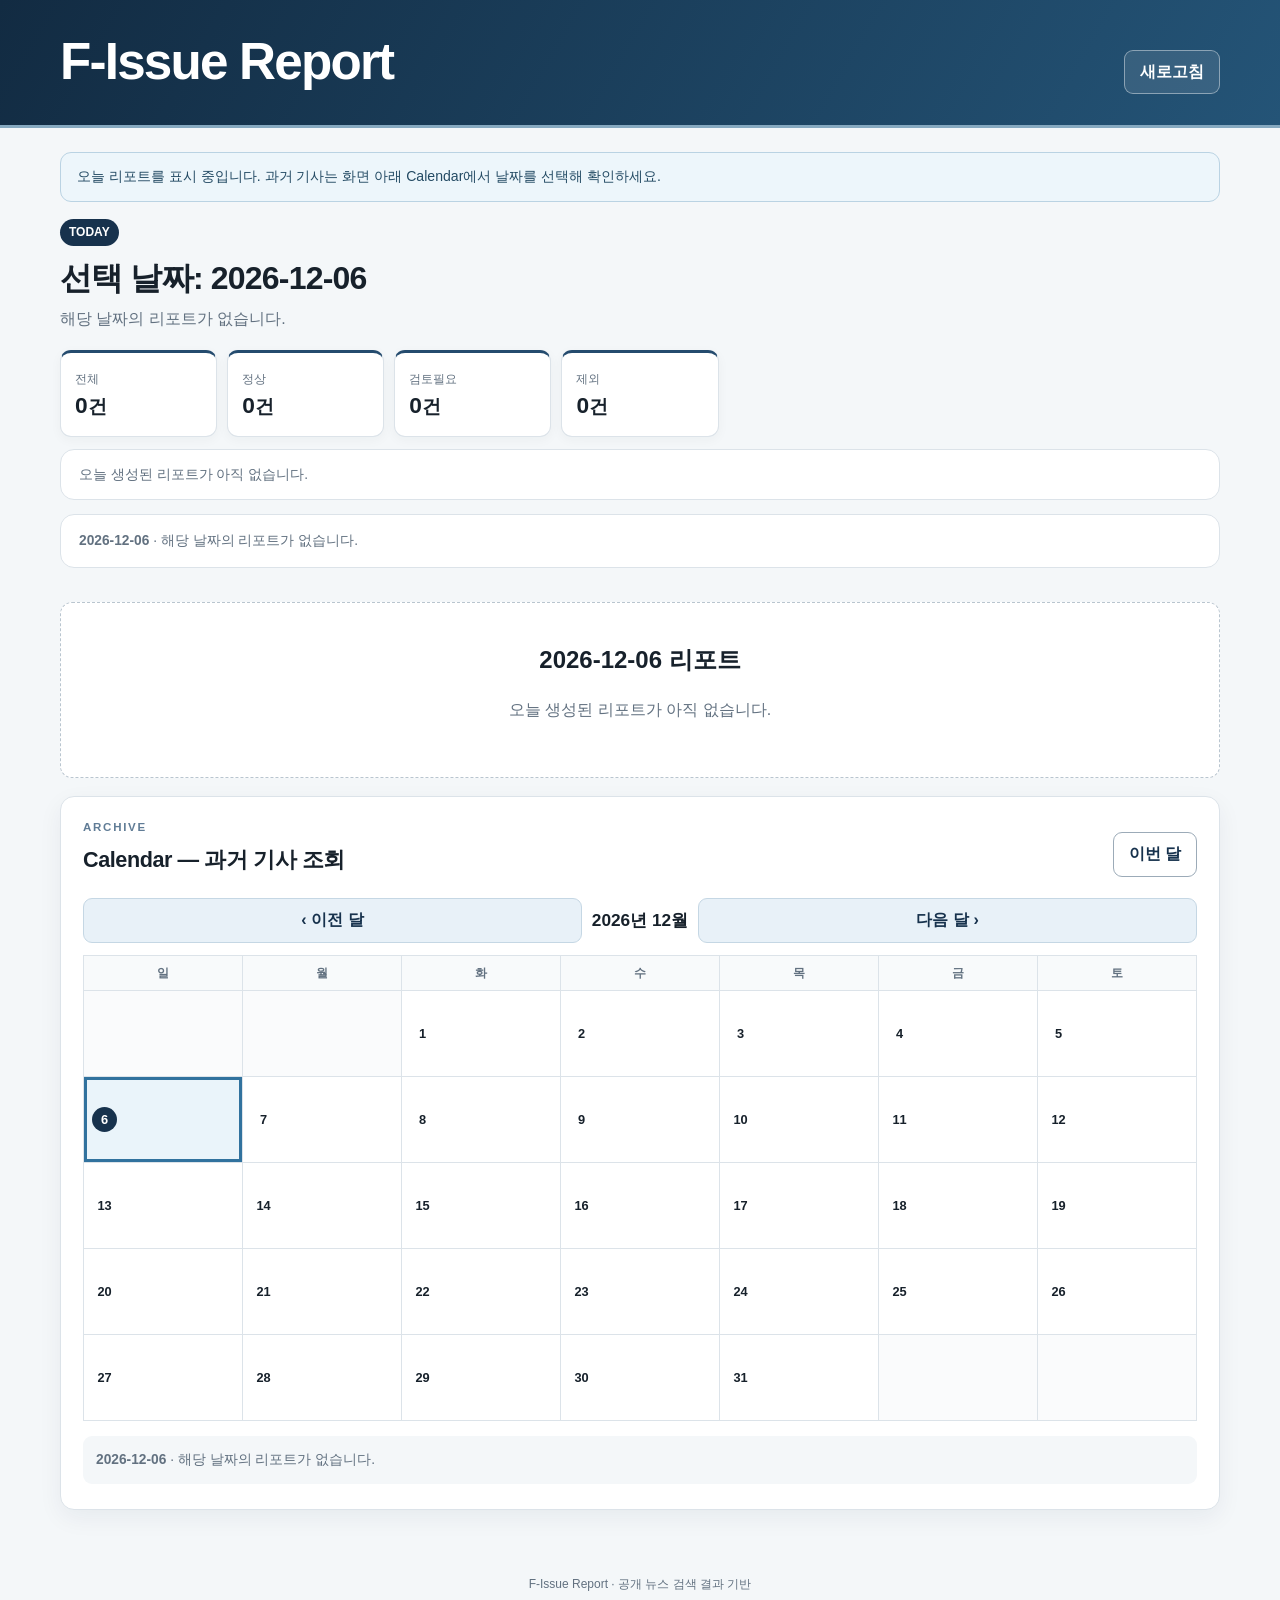
==== index.html @ 4ad5beb0 "Fix calendar report accordions" ====
<!doctype html>
<html lang="ko">
<head>
  <meta charset="utf-8">
  <meta name="viewport" content="width=device-width, initial-scale=1, viewport-fit=cover">
  <meta name="theme-color" content="#17324d">
  <meta name="description" content="F-Issue 뉴스 모니터링">
  <title>F-Issue Report</title>
  <link rel="stylesheet" href="assets/css/style.css">
  <script defer src="assets/js/app.js"></script>
</head>
<body>
  <header class="site-header">
    <div class="header-inner">
      <div>
        <h1>F-Issue Report</h1>
      </div>
      <button id="refresh-button" class="refresh-button" type="button" aria-label="최신 데이터 새로고침">새로고침</button>
    </div>
  </header>

  <main class="page-shell">
    <section id="loading" class="panel loading-panel" aria-live="polite">리포트를 불러오는 중입니다…</section>
    <section id="error-panel" class="panel error-panel" hidden aria-live="assertive"></section>

    <div id="dashboard" hidden>
      <section id="today-notice" aria-live="polite"></section>

      <section class="report-heading" aria-labelledby="report-period-title">
        <div>
          <p id="report-slot" class="slot-label"></p>
          <h2 id="report-period-title"></h2>
          <p id="period-range" class="period-range"></p>
        </div>
        <p id="generated-at" class="generated-at"></p>
      </section>

      <section id="summary-root" aria-label="수집 현황 요약">
        <div id="summary-grid" class="summary-grid"></div>
        <div id="portal-summary" class="panel compact-panel" aria-label="포털별 수집 현황"></div>
      </section>

      <section id="report-selector-root" class="panel report-selector-root" aria-label="현재 날짜 리포트 선택"></section>

      <section id="report-root" class="article-section" aria-live="polite"></section>

      <section id="calendar-root" class="panel calendar-section" aria-labelledby="calendar-title">
        <div class="calendar-header">
          <div>
            <p class="eyebrow dark">ARCHIVE</p>
            <h2 id="calendar-title">Calendar — 과거 기사 조회</h2>
          </div>
          <button id="calendar-today" class="secondary-button" type="button">이번 달</button>
        </div>
        <div class="calendar-controls">
          <button id="calendar-prev" type="button" aria-label="이전 달">‹ 이전 달</button>
          <strong id="calendar-month" aria-live="polite"></strong>
          <button id="calendar-next" type="button" aria-label="다음 달">다음 달 ›</button>
        </div>
        <div id="calendar-grid" class="calendar-grid" role="grid" aria-label="리포트 달력"></div>
        <div id="calendar-report-selector" class="calendar-report-selector" aria-live="polite"></div>
      </section>
    </div>
  </main>
  <footer>F-Issue Report · 공개 뉴스 검색 결과 기반</footer>
</body>
</html>
---- assets/css/style.css ----
:root {
  --navy: #17324d;
  --navy-2: #244b6e;
  --ink: #17212b;
  --muted: #627180;
  --line: #dce3e9;
  --soft: #f4f7f9;
  --white: #fff;
  --blue-soft: #e8f1f8;
  --ok: #176b4d;
  --review: #946200;
  --excluded: #8a3c42;
  --shadow: 0 8px 24px rgba(22, 42, 60, .06);
}
* { box-sizing: border-box; }
html { scroll-behavior: smooth; -webkit-text-size-adjust: 100%; }
body { margin: 0; color: var(--ink); background: var(--soft); font-family: -apple-system, BlinkMacSystemFont, "Pretendard", "Noto Sans KR", "Segoe UI", sans-serif; line-height: 1.55; overflow-wrap: anywhere; }
button, a { -webkit-tap-highlight-color: transparent; }
button { font: inherit; }
.site-header { color: white; background: linear-gradient(120deg, #122b42, #245477); border-bottom: 3px solid #86a9c0; }
.header-inner { width: min(1160px, calc(100% - 40px)); margin: auto; padding: 34px 0 31px; display: flex; justify-content: space-between; gap: 24px; align-items: end; }
.eyebrow { margin: 0 0 7px; font-size: .72rem; letter-spacing: .15em; font-weight: 800; opacity: .72; }
.eyebrow.dark { color: var(--navy-2); }
h1, h2, h3, p { margin-top: 0; }
h1 { margin-bottom: 4px; letter-spacing: -.035em; font-size: clamp(2rem, 5vw, 3.2rem); line-height: 1.1; }
.refresh-button, .secondary-button, .calendar-controls button { min-height: 44px; border: 1px solid rgba(255,255,255,.42); border-radius: 9px; padding: 9px 15px; cursor: pointer; color: white; background: rgba(255,255,255,.1); font-weight: 700; }
.refresh-button:hover { background: rgba(255,255,255,.18); }
.page-shell { width: min(1160px, calc(100% - 40px)); margin: 24px auto 42px; }
.panel { background: white; border: 1px solid var(--line); border-radius: 14px; padding: 22px; box-shadow: var(--shadow); }
.loading-panel, .error-panel { text-align: center; padding: 45px 20px; }
.error-panel { color: #7a2d35; background: #fff6f6; border-color: #ecc8cc; }
.today-only-notice, .past-report-notice { display: flex; align-items: center; justify-content: space-between; gap: 14px; margin-bottom: 17px; padding: 13px 16px; border: 1px solid #bad3e3; border-radius: 11px; color: #244b64; background: #edf6fb; font-size: .88rem; }
.past-report-notice { color: #664f22; background: #fff8e8; border-color: #e7d29e; }
.return-today-btn { flex: 0 0 auto; min-height: 42px; padding: 8px 14px; color: #fff; background: var(--navy); border: 1px solid var(--navy); border-radius: 8px; cursor: pointer; font-weight: 800; }
.report-heading { display: flex; justify-content: space-between; align-items: end; gap: 20px; margin: 6px 0 18px; }
.report-heading h2 { margin-bottom: 4px; font-size: clamp(1.4rem, 3vw, 2rem); letter-spacing: -.025em; }
.slot-label { display: inline-flex; margin-bottom: 8px; padding: 4px 9px; border-radius: 999px; color: white; background: var(--navy); font-size: .75rem; font-weight: 800; text-transform: uppercase; }
.period-range, .generated-at { margin: 0; color: var(--muted); }
.generated-at { text-align: right; font-size: .85rem; }
.summary-grid { display: grid; grid-template-columns: repeat(7, minmax(0, 1fr)); gap: 10px; margin-bottom: 12px; }
.summary-card { min-width: 0; padding: 17px 14px; background: white; border: 1px solid var(--line); border-top: 3px solid var(--navy-2); border-radius: 11px; box-shadow: 0 3px 12px rgba(20,40,60,.04); }
.summary-card span { display: block; color: var(--muted); font-size: .75rem; white-space: nowrap; }
.summary-card strong { display: block; margin-top: 3px; font-size: 1.42rem; line-height: 1.2; }
.summary-card-wide { grid-column: span 2; }
.compact-panel { display: flex; flex-wrap: wrap; align-items: center; gap: 8px 18px; padding: 14px 18px; box-shadow: none; color: var(--muted); font-size: .88rem; }
.portal-chip { white-space: nowrap; }
.portal-chip strong { color: var(--ink); }
.report-selector-root { margin-top: 14px; padding: 15px 18px; box-shadow: none; }
.selected-report-summary { display: flex; flex-wrap: wrap; align-items: center; justify-content: space-between; gap: 6px 16px; margin: 0; }
.selected-report-summary span { color: var(--muted); font-size: .86rem; }
.article-section { margin-top: 34px; }
.selected-date-report { min-width: 0; }
.selected-date-header { display: flex; align-items: end; justify-content: space-between; gap: 16px; margin-bottom: 16px; }
.selected-date-header h2 { margin: 0; font-size: clamp(1.35rem, 3vw, 1.85rem); }
.report-accordion-item { min-width: 0; margin-bottom: 14px; overflow: hidden; background: #fff; border: 1px solid var(--line); border-radius: 14px; box-shadow: var(--shadow); }
.report-accordion-item.is-open { border-color: #9eb9cc; box-shadow: 0 10px 28px rgba(22, 56, 82, .1); }
.report-accordion-header { display: grid; width: 100%; min-height: 76px; grid-template-columns: minmax(130px, auto) minmax(0, 1fr) auto; align-items: center; gap: 12px 18px; padding: 15px 18px; color: var(--ink); background: #fff; border: 0; cursor: pointer; text-align: left; }
.report-accordion-header:hover { background: #f7fafc; }
.report-accordion-item.is-open .report-accordion-header { background: #edf5fa; border-bottom: 1px solid #c9dbe7; }
.accordion-title { display: flex; align-items: baseline; gap: 9px; }
.accordion-title strong { color: var(--navy); font-size: 1.15rem; }
.accordion-title span { color: var(--muted); font-size: .85rem; font-weight: 800; }
.report-accordion-header small { min-width: 0; color: var(--muted); font-size: .8rem; }
.accordion-arrow { min-width: 58px; color: var(--navy-2); font-size: .82rem; font-weight: 900; text-align: right; }
.report-accordion-body { min-width: 0; padding: 18px; background: #f8fafb; }
.report-accordion-body[hidden] { display: none !important; }
.report-summary-mini { display: flex; flex-wrap: wrap; gap: 8px 18px; margin-bottom: 15px; padding: 11px 14px; color: var(--muted); background: #fff; border: 1px solid var(--line); border-radius: 9px; font-size: .82rem; }
.report-summary-mini strong { color: var(--ink); }
.empty-report-card { padding: 38px 20px; background: white; border: 1px dashed #b9c5cf; border-radius: 12px; text-align: center; color: var(--muted); }
.empty-report-card h2 { color: var(--ink); }
.section-title-row { display: flex; align-items: end; justify-content: space-between; gap: 20px; margin-bottom: 16px; }
.section-title-row h2, .panel h2 { margin-bottom: 0; letter-spacing: -.02em; font-size: 1.35rem; }
.section-note { margin: 0; color: var(--muted); font-size: .82rem; }
.grade-section { margin-bottom: 18px; padding: 17px; background: #fff; border: 1px solid var(--line); border-radius: 13px; box-shadow: 0 3px 12px rgba(20,40,60,.035); }
.grade-section.grade-a { border-top: 4px solid #244d74; }
.grade-section.grade-b { border-top: 4px solid #83b8a8; }
.grade-section.grade-c { border-top: 4px solid #b7a8c9; }
.grade-section.is-collapsed { padding-bottom: 14px; background: #fbfcfd; }
.grade-header { display: flex; align-items: center; justify-content: space-between; gap: 12px; margin-bottom: 13px; }
.grade-header > div { display: flex; align-items: center; gap: 9px; min-width: 0; }
.grade-header h3 { margin: 0; font-size: 1.04rem; }
.grade-count { flex: 0 0 auto; color: var(--muted); font-size: .82rem; font-weight: 800; }
.grade-toggle-btn { width: 100%; min-height: 46px; margin: 0; padding: 10px 14px; color: var(--navy); background: var(--blue-soft); border: 1px solid #bfd3e1; border-radius: 9px; cursor: pointer; font-weight: 800; text-align: left; }
.grade-toggle-btn:hover { background: #dcebf5; }
.grade-body { margin-top: 12px; }
.grade-body[hidden] { display: none !important; }
.grade-empty { padding: 9px 2px; }
.grade-heading { display: flex; align-items: center; gap: 10px; margin: 0 0 10px; padding-bottom: 9px; border-bottom: 2px solid var(--line); }
.grade-heading h3 { margin: 0; font-size: 1.05rem; }
.badge { display: inline-flex; align-items: center; justify-content: center; flex: 0 0 auto; border-radius: 5px; padding: 2px 7px; font-size: .7rem; line-height: 1.5; font-weight: 800; }
.grade-mark-a { color: #fff; background: #244d74; }
.grade-mark-b { color: #173d34; background: #b9ded2; }
.grade-mark-c { color: #4c425d; background: #ddd5e8; }
.media-card { margin-bottom: 10px; background: white; border: 1px solid var(--line); border-radius: 12px; overflow: hidden; box-shadow: 0 3px 12px rgba(20,40,60,.035); }
.media-title { display: flex; justify-content: space-between; margin: 0; padding: 12px 16px; border-bottom: 1px solid var(--line); background: #fbfcfd; font-size: .98rem; }
.media-title span { color: var(--muted); font-size: .76rem; }
.article-list { margin: 0; padding: 0; list-style: none; }
.article-item { display: grid; grid-template-columns: auto minmax(0,1fr); gap: 8px 10px; padding: 13px 16px; border-bottom: 1px solid #edf1f4; }
.article-item:last-child { border-bottom: 0; }
.status-ok { color: var(--ok); background: #dff2e9; }
.status-review { color: var(--review); background: #fff0c7; }
.status-excluded { color: var(--excluded); background: #f6dfe2; }
.article-main { min-width: 0; }
.article-link { display: block; color: #142e47; text-decoration: none; font-weight: 700; line-height: 1.48; padding: 1px 0 3px; }
.article-link:hover { color: #1e658f; text-decoration: underline; }
.article-meta { display: flex; flex-wrap: wrap; gap: 3px 10px; color: var(--muted); font-size: .74rem; }
.article-reason { margin: 5px 0 0; color: #6c5860; font-size: .75rem; }
details.snippet { margin-top: 7px; color: var(--muted); font-size: .76rem; }
details.snippet summary { cursor: pointer; color: var(--navy-2); }
.empty-state { padding: 38px 20px; background: white; border: 1px dashed #b9c5cf; border-radius: 12px; text-align: center; color: var(--muted); }
.quiet-message { margin: 0; color: var(--muted); font-size: .86rem; }
.calendar-section { margin-top: 18px; padding-bottom: 25px; }
.calendar-header { display: flex; justify-content: space-between; align-items: end; gap: 15px; }
.calendar-header h2 { margin: 0; }
.secondary-button { color: var(--navy); background: white; border-color: #9cabb8; }
.calendar-controls { display: grid; grid-template-columns: minmax(90px,1fr) auto minmax(90px,1fr); align-items: center; gap: 10px; margin: 21px 0 12px; }
.calendar-controls strong { text-align: center; font-size: 1.08rem; }
.calendar-controls button { color: var(--navy); background: var(--blue-soft); border-color: #c5d7e4; }
.calendar-grid { display: grid; grid-template-columns: repeat(7, minmax(0, 1fr)); border-top: 1px solid var(--line); border-left: 1px solid var(--line); }
.calendar-weekday { padding: 8px 3px; color: var(--muted); background: #f8fafb; border-right: 1px solid var(--line); border-bottom: 1px solid var(--line); text-align: center; font-size: .75rem; font-weight: 800; }
.calendar-day { appearance: none; position: relative; min-width: 0; min-height: 86px; padding: 8px; color: var(--ink); background: #fff; border: 0; border-right: 1px solid var(--line); border-bottom: 1px solid var(--line); text-align: left; cursor: default; }
.calendar-day { cursor: pointer; }
.calendar-day:not(.has-report):hover { background: #f7f9fb; }
.calendar-day.has-report { background: #f5fafe; }
.calendar-day.has-report:hover { box-shadow: inset 0 0 0 2px #91b5ce; }
.calendar-day.today .day-number { color: #fff; background: var(--navy); }
.calendar-day.selected { z-index: 1; box-shadow: inset 0 0 0 3px #31729e; background: #eaf4fa; }
.calendar-day.empty { background: #fafbfc; }
.day-number { display: inline-flex; width: 25px; height: 25px; align-items: center; justify-content: center; border-radius: 50%; font-size: .8rem; font-weight: 700; }
.calendar-badges { display: flex; flex-wrap: wrap; gap: 3px; margin-top: 5px; }
.calendar-badge { display: inline-flex; min-width: 19px; padding: 1px 4px; justify-content: center; border-radius: 4px; font-size: .62rem; font-weight: 900; }
.calendar-badge.morning { color: #25597e; background: #d9eaf5; }
.calendar-badge.evening { color: #6a4c20; background: #f5e2b9; }
.calendar-count { display: block; margin-top: 4px; color: var(--muted); font-size: .67rem; }
.calendar-report-selector { min-height: 46px; margin-top: 15px; padding: 13px; border-radius: 9px; background: var(--soft); }
.selector-title { margin: 0 0 9px; font-size: .87rem; font-weight: 800; }
.selector-buttons { display: flex; flex-wrap: wrap; gap: 8px; }
.report-select-button { min-height: 42px; padding: 8px 13px; color: var(--navy); background: white; border: 1px solid #aebdc8; border-radius: 8px; cursor: pointer; font-weight: 700; }
.report-select-button.active { color: white; background: var(--navy); border-color: var(--navy); }
footer { padding: 23px 20px calc(23px + env(safe-area-inset-bottom)); color: var(--muted); text-align: center; font-size: .75rem; }
@media (max-width: 850px) {
  .summary-grid { grid-template-columns: repeat(4, minmax(0,1fr)); }
}
@media (max-width: 600px) {
  .header-inner, .page-shell { width: min(100% - 24px, 1160px); }
  .header-inner { padding: 25px 0 23px; align-items: center; }
  .refresh-button { padding: 8px 11px; font-size: .82rem; }
  .page-shell { margin-top: 16px; }
  .panel { padding: 17px 14px; border-radius: 11px; }
  .today-only-notice, .past-report-notice { align-items: stretch; flex-direction: column; padding: 12px; }
  .return-today-btn { width: 100%; }
  .report-heading, .section-title-row { display: block; }
  .generated-at { margin-top: 7px; text-align: left; }
  .section-note { margin-top: 4px; }
  .summary-grid { grid-template-columns: repeat(2, minmax(0,1fr)); gap: 7px; }
  .summary-card { padding: 13px 11px; }
  .summary-card strong { font-size: 1.2rem; }
  .article-section { margin-top: 28px; }
  .selected-date-header { align-items: stretch; flex-direction: column; }
  .report-accordion-header { min-height: 82px; grid-template-columns: 1fr auto; gap: 4px 10px; padding: 13px 12px; }
  .report-accordion-header small { grid-column: 1 / -1; grid-row: 2; font-size: .72rem; }
  .accordion-arrow { grid-column: 2; grid-row: 1; }
  .report-accordion-body { padding: 12px 8px; }
  .report-summary-mini { gap: 6px 12px; padding: 10px; }
  .article-item { padding: 13px 12px; }
  .grade-section { padding: 13px 10px; }
  .grade-header h3 { font-size: .92rem; line-height: 1.35; }
  .grade-toggle-btn { min-height: 48px; font-size: .86rem; }
  .calendar-section { padding-left: 8px; padding-right: 8px; }
  .calendar-header { padding: 0 6px; }
  .calendar-header h2 { font-size: 1.12rem; }
  .calendar-controls { grid-template-columns: 1fr auto 1fr; gap: 5px; }
  .calendar-controls button { padding: 7px 5px; font-size: .74rem; }
  .calendar-controls strong { font-size: .9rem; }
  .calendar-day { min-height: 67px; padding: 4px 3px; }
  .day-number { width: 22px; height: 22px; font-size: .73rem; }
  .calendar-badges { margin-top: 3px; gap: 2px; }
  .calendar-badge { min-width: 17px; padding: 0 3px; font-size: .56rem; }
  .calendar-count { margin-top: 2px; font-size: .58rem; }
}
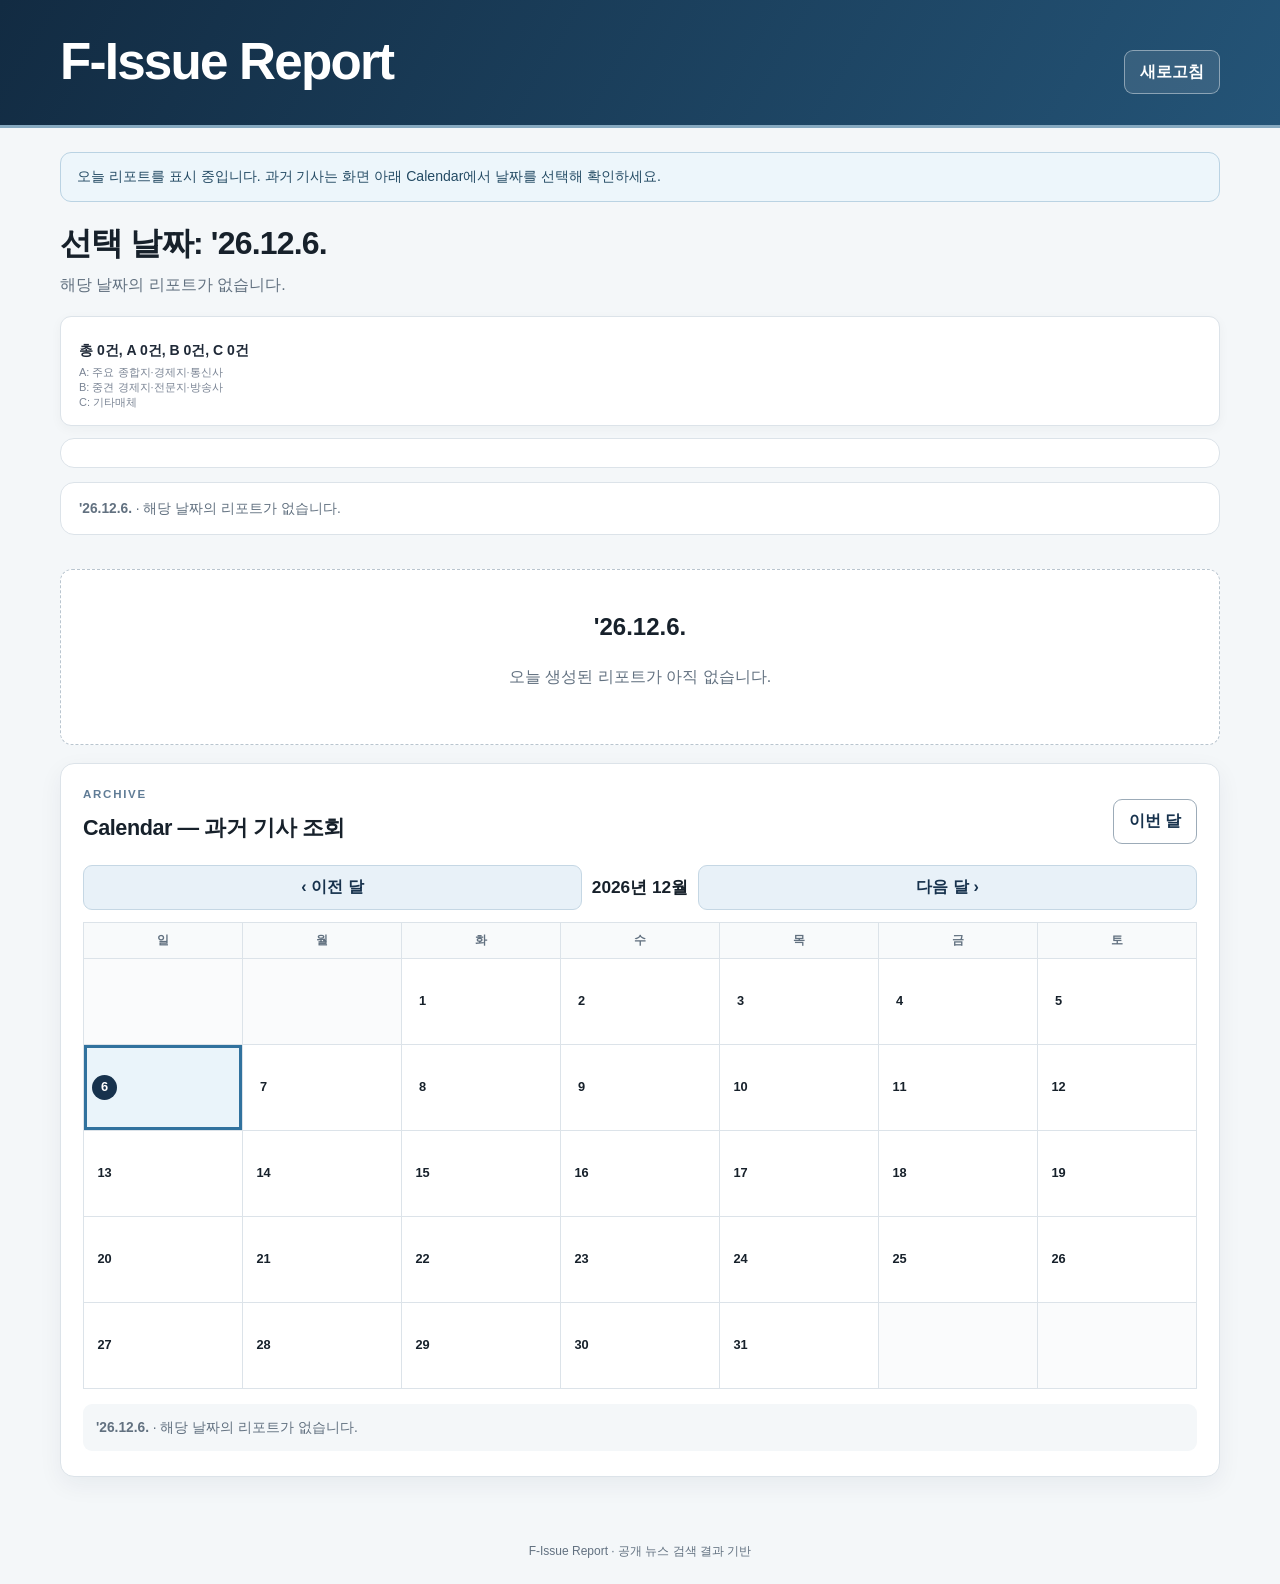
==== commit 4f0f763a: "Fix report archive rendering and display format" ====
--- a/index.html
+++ b/index.html
@@ -6,8 +6,8 @@
   <meta name="theme-color" content="#17324d">
   <meta name="description" content="F-Issue 뉴스 모니터링">
   <title>F-Issue Report</title>
-  <link rel="stylesheet" href="assets/css/style.css">
-  <script defer src="assets/js/app.js"></script>
+  <link rel="stylesheet" href="assets/css/style.css?v=20260619-3">
+  <script defer src="assets/js/app.js?v=20260619-3"></script>
 </head>
 <body>
   <header class="site-header">
--- a/assets/css/style.css
+++ b/assets/css/style.css
@@ -35,9 +35,10 @@
 .report-heading { display: flex; justify-content: space-between; align-items: end; gap: 20px; margin: 6px 0 18px; }
 .report-heading h2 { margin-bottom: 4px; font-size: clamp(1.4rem, 3vw, 2rem); letter-spacing: -.025em; }
 .slot-label { display: inline-flex; margin-bottom: 8px; padding: 4px 9px; border-radius: 999px; color: white; background: var(--navy); font-size: .75rem; font-weight: 800; text-transform: uppercase; }
+.slot-label:empty, .slot-badge { display: none !important; }
 .period-range, .generated-at { margin: 0; color: var(--muted); }
 .generated-at { text-align: right; font-size: .85rem; }
-.summary-grid { display: grid; grid-template-columns: repeat(7, minmax(0, 1fr)); gap: 10px; margin-bottom: 12px; }
+.summary-grid { margin-bottom: 12px; padding: 15px 18px; background: #fff; border: 1px solid var(--line); border-radius: 11px; box-shadow: 0 3px 12px rgba(20,40,60,.04); }
 .summary-card { min-width: 0; padding: 17px 14px; background: white; border: 1px solid var(--line); border-top: 3px solid var(--navy-2); border-radius: 11px; box-shadow: 0 3px 12px rgba(20,40,60,.04); }
 .summary-card span { display: block; color: var(--muted); font-size: .75rem; white-space: nowrap; }
 .summary-card strong { display: block; margin-top: 3px; font-size: 1.42rem; line-height: 1.2; }
@@ -54,14 +55,18 @@
 .selected-date-header h2 { margin: 0; font-size: clamp(1.35rem, 3vw, 1.85rem); }
 .report-accordion-item { min-width: 0; margin-bottom: 14px; overflow: hidden; background: #fff; border: 1px solid var(--line); border-radius: 14px; box-shadow: var(--shadow); }
 .report-accordion-item.is-open { border-color: #9eb9cc; box-shadow: 0 10px 28px rgba(22, 56, 82, .1); }
-.report-accordion-header { display: grid; width: 100%; min-height: 76px; grid-template-columns: minmax(130px, auto) minmax(0, 1fr) auto; align-items: center; gap: 12px 18px; padding: 15px 18px; color: var(--ink); background: #fff; border: 0; cursor: pointer; text-align: left; }
+.report-accordion-header { display: grid; width: 100%; min-height: 76px; grid-template-columns: minmax(0, 1fr) auto; align-items: center; gap: 8px 18px; padding: 15px 18px; color: var(--ink); background: #fff; border: 0; cursor: pointer; text-align: left; }
 .report-accordion-header:hover { background: #f7fafc; }
 .report-accordion-item.is-open .report-accordion-header { background: #edf5fa; border-bottom: 1px solid #c9dbe7; }
-.accordion-title { display: flex; align-items: baseline; gap: 9px; }
+.accordion-title { display: block; min-width: 0; }
 .accordion-title strong { color: var(--navy); font-size: 1.15rem; }
 .accordion-title span { color: var(--muted); font-size: .85rem; font-weight: 800; }
-.report-accordion-header small { min-width: 0; color: var(--muted); font-size: .8rem; }
+.report-title { display: block; margin: 0; font-size: 20px; font-weight: 800; letter-spacing: -.02em; }
+.report-meta { display: block; grid-column: 1; min-width: 0; color: var(--muted); font-size: .8rem; }
+.grade-summary { margin-top: 8px; color: #1f2937; font-size: 14px; font-weight: 700; }
+.grade-caption { margin-top: 4px; color: #7a8494; font-size: 11px; line-height: 1.35; font-weight: 400; }
 .accordion-arrow { min-width: 58px; color: var(--navy-2); font-size: .82rem; font-weight: 900; text-align: right; }
+.report-accordion-header > .accordion-arrow { grid-column: 2; grid-row: 1; }
 .report-accordion-body { min-width: 0; padding: 18px; background: #f8fafb; }
 .report-accordion-body[hidden] { display: none !important; }
 .report-summary-mini { display: flex; flex-wrap: wrap; gap: 8px 18px; margin-bottom: 15px; padding: 11px 14px; color: var(--muted); background: #fff; border: 1px solid var(--line); border-radius: 9px; font-size: .82rem; }
@@ -95,7 +100,7 @@
 .media-title { display: flex; justify-content: space-between; margin: 0; padding: 12px 16px; border-bottom: 1px solid var(--line); background: #fbfcfd; font-size: .98rem; }
 .media-title span { color: var(--muted); font-size: .76rem; }
 .article-list { margin: 0; padding: 0; list-style: none; }
-.article-item { display: grid; grid-template-columns: auto minmax(0,1fr); gap: 8px 10px; padding: 13px 16px; border-bottom: 1px solid #edf1f4; }
+.article-item { display: block; padding: 13px 16px; border-bottom: 1px solid #edf1f4; }
 .article-item:last-child { border-bottom: 0; }
 .status-ok { color: var(--ok); background: #dff2e9; }
 .status-review { color: var(--review); background: #fff0c7; }
@@ -138,9 +143,6 @@
 .report-select-button { min-height: 42px; padding: 8px 13px; color: var(--navy); background: white; border: 1px solid #aebdc8; border-radius: 8px; cursor: pointer; font-weight: 700; }
 .report-select-button.active { color: white; background: var(--navy); border-color: var(--navy); }
 footer { padding: 23px 20px calc(23px + env(safe-area-inset-bottom)); color: var(--muted); text-align: center; font-size: .75rem; }
-@media (max-width: 850px) {
-  .summary-grid { grid-template-columns: repeat(4, minmax(0,1fr)); }
-}
 @media (max-width: 600px) {
   .header-inner, .page-shell { width: min(100% - 24px, 1160px); }
   .header-inner { padding: 25px 0 23px; align-items: center; }
@@ -152,14 +154,15 @@
   .report-heading, .section-title-row { display: block; }
   .generated-at { margin-top: 7px; text-align: left; }
   .section-note { margin-top: 4px; }
-  .summary-grid { grid-template-columns: repeat(2, minmax(0,1fr)); gap: 7px; }
-  .summary-card { padding: 13px 11px; }
-  .summary-card strong { font-size: 1.2rem; }
+  .summary-grid { padding: 13px 12px; }
   .article-section { margin-top: 28px; }
   .selected-date-header { align-items: stretch; flex-direction: column; }
-  .report-accordion-header { min-height: 82px; grid-template-columns: 1fr auto; gap: 4px 10px; padding: 13px 12px; }
-  .report-accordion-header small { grid-column: 1 / -1; grid-row: 2; font-size: .72rem; }
+  .report-accordion-header { min-height: 82px; grid-template-columns: minmax(0, 1fr) auto; gap: 5px 10px; padding: 13px 12px; }
+  .report-accordion-header small { grid-column: 1 / -1; font-size: .72rem; }
   .accordion-arrow { grid-column: 2; grid-row: 1; }
+  .report-title { font-size: 17px; }
+  .grade-summary { font-size: 12px; }
+  .grade-caption { font-size: 10px; }
   .report-accordion-body { padding: 12px 8px; }
   .report-summary-mini { gap: 6px 12px; padding: 10px; }
   .article-item { padding: 13px 12px; }
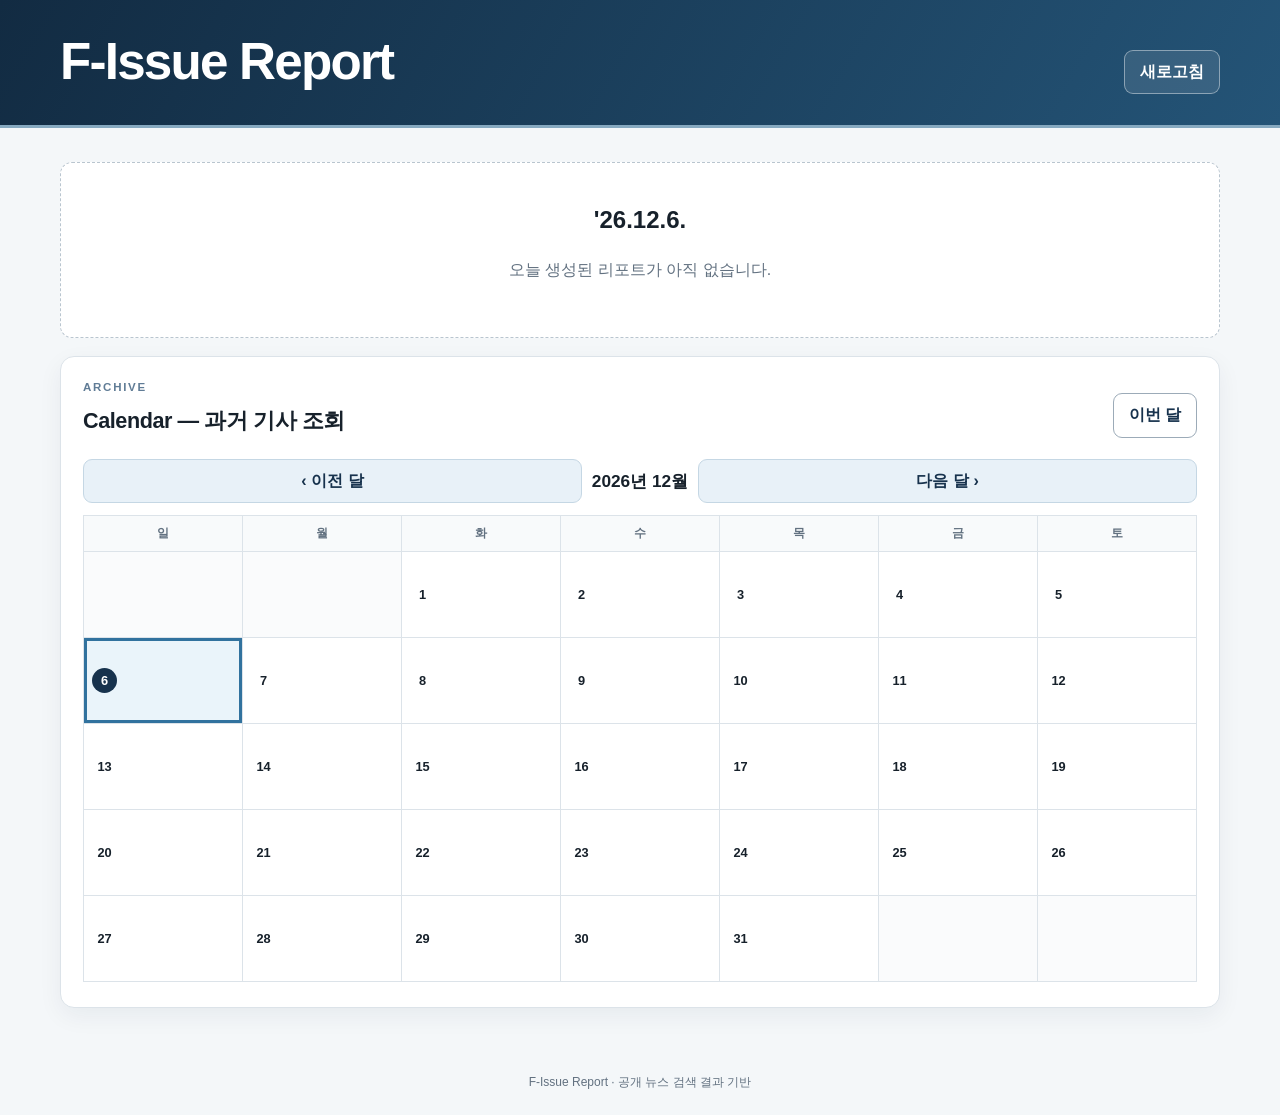
==== commit e1adb6bd: "Remove duplicate report overview blocks" ====
--- a/index.html
+++ b/index.html
@@ -6,8 +6,8 @@
   <meta name="theme-color" content="#17324d">
   <meta name="description" content="F-Issue 뉴스 모니터링">
   <title>F-Issue Report</title>
-  <link rel="stylesheet" href="assets/css/style.css?v=20260619-3">
-  <script defer src="assets/js/app.js?v=20260619-3"></script>
+  <link rel="stylesheet" href="assets/css/style.css?v=20260619-4">
+  <script defer src="assets/js/app.js?v=20260619-4"></script>
 </head>
 <body>
   <header class="site-header">
@@ -24,24 +24,6 @@
     <section id="error-panel" class="panel error-panel" hidden aria-live="assertive"></section>
 
     <div id="dashboard" hidden>
-      <section id="today-notice" aria-live="polite"></section>
-
-      <section class="report-heading" aria-labelledby="report-period-title">
-        <div>
-          <p id="report-slot" class="slot-label"></p>
-          <h2 id="report-period-title"></h2>
-          <p id="period-range" class="period-range"></p>
-        </div>
-        <p id="generated-at" class="generated-at"></p>
-      </section>
-
-      <section id="summary-root" aria-label="수집 현황 요약">
-        <div id="summary-grid" class="summary-grid"></div>
-        <div id="portal-summary" class="panel compact-panel" aria-label="포털별 수집 현황"></div>
-      </section>
-
-      <section id="report-selector-root" class="panel report-selector-root" aria-label="현재 날짜 리포트 선택"></section>
-
       <section id="report-root" class="article-section" aria-live="polite"></section>
 
       <section id="calendar-root" class="panel calendar-section" aria-labelledby="calendar-title">
@@ -58,7 +40,6 @@
           <button id="calendar-next" type="button" aria-label="다음 달">다음 달 ›</button>
         </div>
         <div id="calendar-grid" class="calendar-grid" role="grid" aria-label="리포트 달력"></div>
-        <div id="calendar-report-selector" class="calendar-report-selector" aria-live="polite"></div>
       </section>
     </div>
   </main>
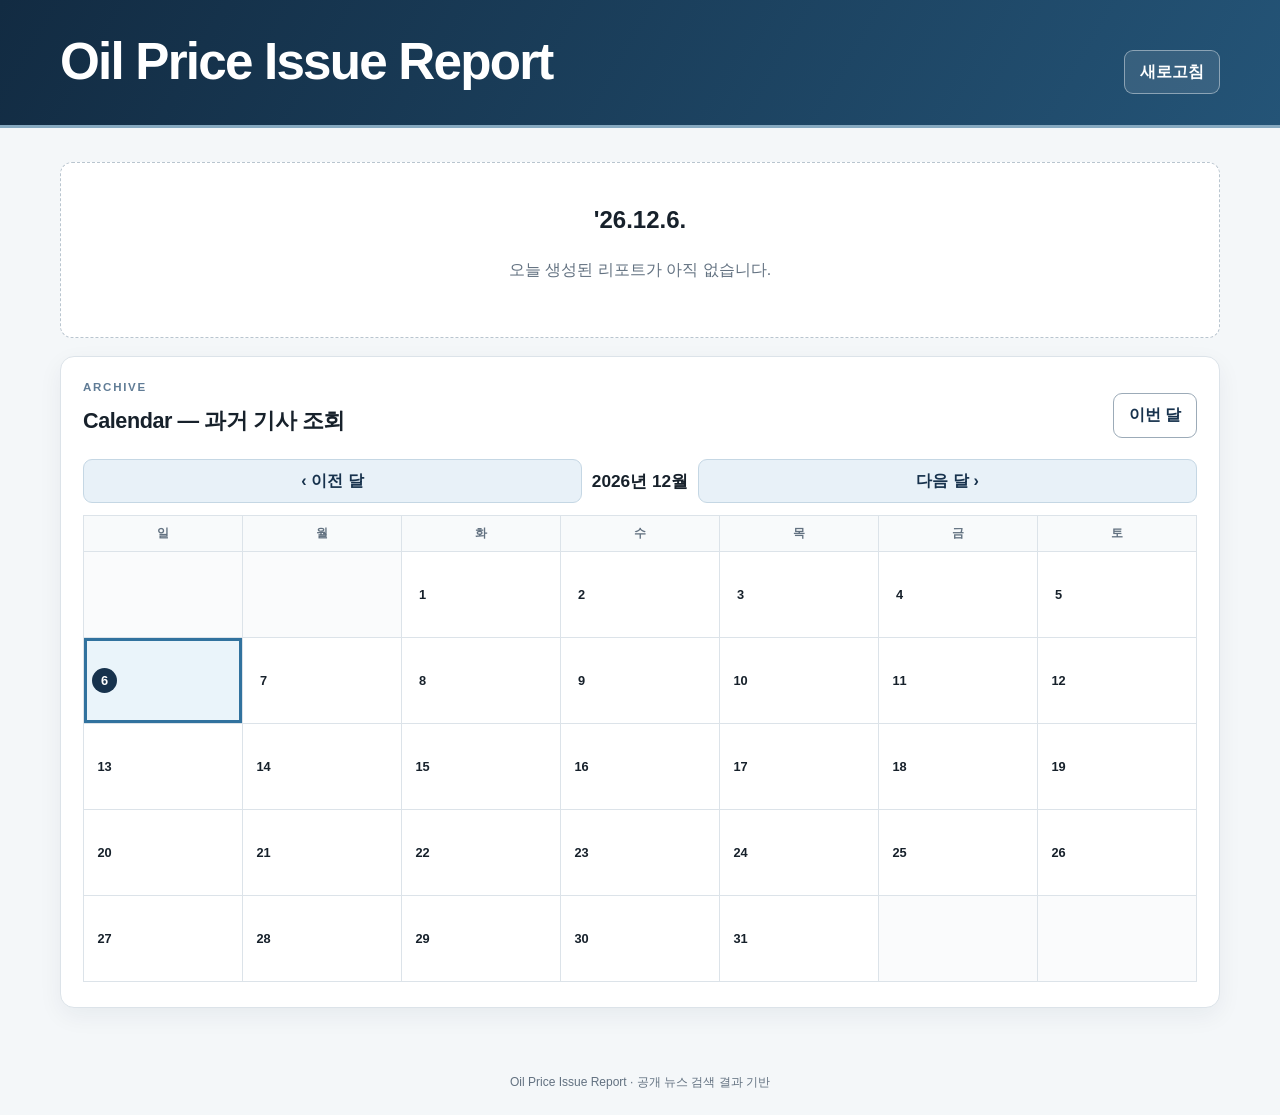
==== commit 98000257: "Update site title and preview metadata" ====
--- a/index.html
+++ b/index.html
@@ -4,16 +4,22 @@
   <meta charset="utf-8">
   <meta name="viewport" content="width=device-width, initial-scale=1, viewport-fit=cover">
   <meta name="theme-color" content="#17324d">
-  <meta name="description" content="F-Issue 뉴스 모니터링">
-  <title>F-Issue Report</title>
-  <link rel="stylesheet" href="assets/css/style.css?v=20260619-4">
-  <script defer src="assets/js/app.js?v=20260619-4"></script>
+  <title>Oil Price Issue Report</title>
+  <meta name="description" content=" ">
+  <meta property="og:title" content="Oil Price Issue Report">
+  <meta property="og:description" content=" ">
+  <meta property="og:type" content="website">
+  <meta property="og:url" content="https://jemjemjemm.github.io/F_Issue/">
+  <meta name="twitter:title" content="Oil Price Issue Report">
+  <meta name="twitter:description" content=" ">
+  <link rel="stylesheet" href="assets/css/style.css?v=20260619-5">
+  <script defer src="assets/js/app.js?v=20260619-5"></script>
 </head>
 <body>
   <header class="site-header">
     <div class="header-inner">
       <div>
-        <h1>F-Issue Report</h1>
+        <h1>Oil Price Issue Report</h1>
       </div>
       <button id="refresh-button" class="refresh-button" type="button" aria-label="최신 데이터 새로고침">새로고침</button>
     </div>
@@ -43,6 +49,6 @@
       </section>
     </div>
   </main>
-  <footer>F-Issue Report · 공개 뉴스 검색 결과 기반</footer>
+  <footer>Oil Price Issue Report · 공개 뉴스 검색 결과 기반</footer>
 </body>
 </html>
--- a/assets/css/style.css
+++ b/assets/css/style.css
@@ -53,6 +53,8 @@
 .selected-date-report { min-width: 0; }
 .selected-date-header { display: flex; align-items: end; justify-content: space-between; gap: 16px; margin-bottom: 16px; }
 .selected-date-header h2 { margin: 0; font-size: clamp(1.35rem, 3vw, 1.85rem); }
+.selected-date-title { display: flex; flex-wrap: wrap; align-items: baseline; gap: 7px 13px; }
+.daily-summary { color: var(--navy); font-size: clamp(.9rem, 1.8vw, 1.05rem); font-weight: 800; }
 .report-accordion-item { min-width: 0; margin-bottom: 14px; overflow: hidden; background: #fff; border: 1px solid var(--line); border-radius: 14px; box-shadow: var(--shadow); }
 .report-accordion-item.is-open { border-color: #9eb9cc; box-shadow: 0 10px 28px rgba(22, 56, 82, .1); }
 .report-accordion-header { display: grid; width: 100%; min-height: 76px; grid-template-columns: minmax(0, 1fr) auto; align-items: center; gap: 8px 18px; padding: 15px 18px; color: var(--ink); background: #fff; border: 0; cursor: pointer; text-align: left; }
@@ -108,7 +110,6 @@
 .article-main { min-width: 0; }
 .article-link { display: block; color: #142e47; text-decoration: none; font-weight: 700; line-height: 1.48; padding: 1px 0 3px; }
 .article-link:hover { color: #1e658f; text-decoration: underline; }
-.article-meta { display: flex; flex-wrap: wrap; gap: 3px 10px; color: var(--muted); font-size: .74rem; }
 .article-reason { margin: 5px 0 0; color: #6c5860; font-size: .75rem; }
 details.snippet { margin-top: 7px; color: var(--muted); font-size: .76rem; }
 details.snippet summary { cursor: pointer; color: var(--navy-2); }
@@ -136,6 +137,7 @@
 .calendar-badge { display: inline-flex; min-width: 19px; padding: 1px 4px; justify-content: center; border-radius: 4px; font-size: .62rem; font-weight: 900; }
 .calendar-badge.morning { color: #25597e; background: #d9eaf5; }
 .calendar-badge.evening { color: #6a4c20; background: #f5e2b9; }
+.calendar-badge.night { color: #fff; background: #334155; }
 .calendar-count { display: block; margin-top: 4px; color: var(--muted); font-size: .67rem; }
 .calendar-report-selector { min-height: 46px; margin-top: 15px; padding: 13px; border-radius: 9px; background: var(--soft); }
 .selector-title { margin: 0 0 9px; font-size: .87rem; font-weight: 800; }
@@ -157,6 +159,8 @@
   .summary-grid { padding: 13px 12px; }
   .article-section { margin-top: 28px; }
   .selected-date-header { align-items: stretch; flex-direction: column; }
+  .selected-date-title { gap: 4px 9px; }
+  .daily-summary { font-size: .82rem; }
   .report-accordion-header { min-height: 82px; grid-template-columns: minmax(0, 1fr) auto; gap: 5px 10px; padding: 13px 12px; }
   .report-accordion-header small { grid-column: 1 / -1; font-size: .72rem; }
   .accordion-arrow { grid-column: 2; grid-row: 1; }
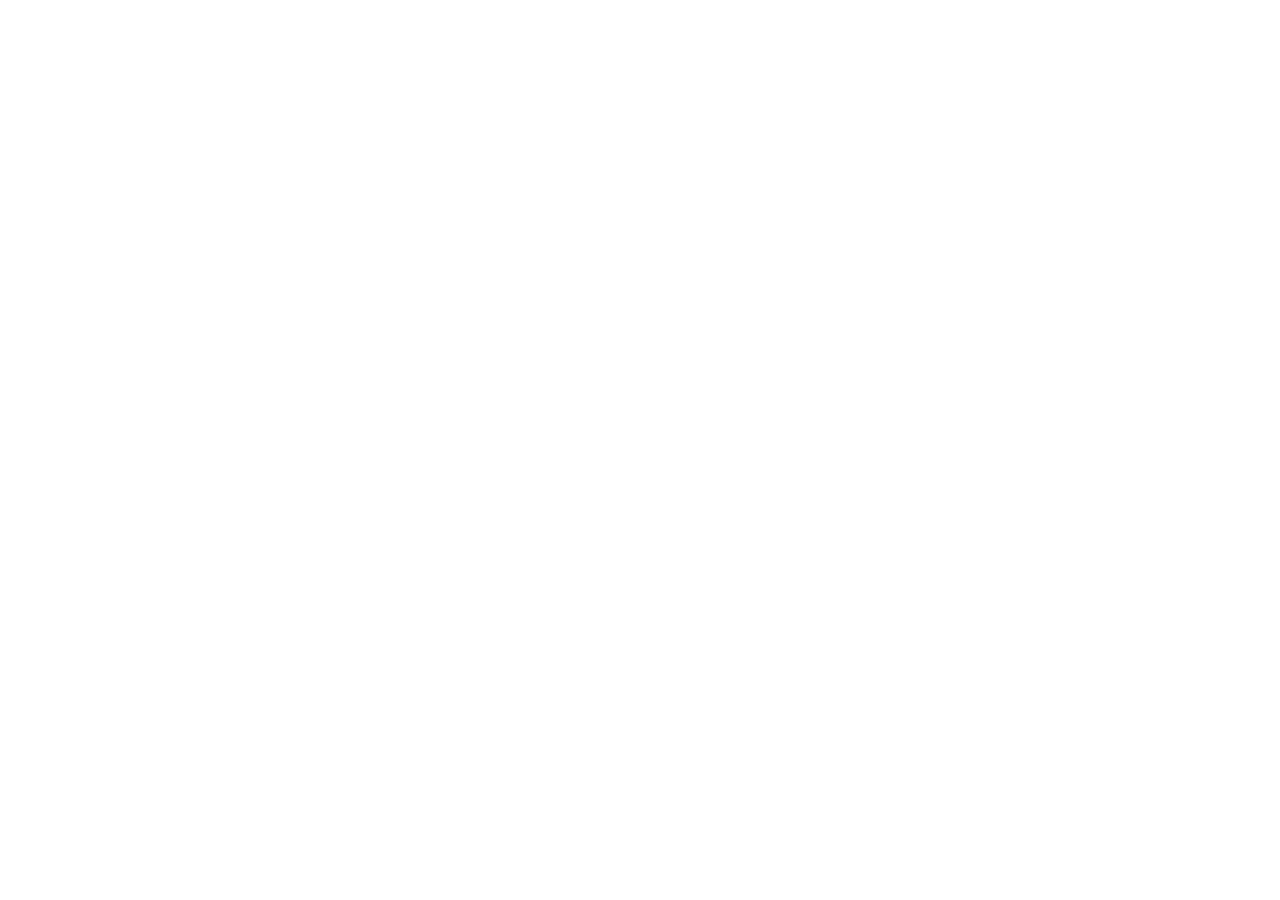
==== commit 0a1d5001: "Redirect F-Issue to unified report" ====
--- a/index.html
+++ b/index.html
@@ -2,53 +2,27 @@
 <html lang="ko">
 <head>
   <meta charset="utf-8">
-  <meta name="viewport" content="width=device-width, initial-scale=1, viewport-fit=cover">
-  <meta name="theme-color" content="#17324d">
-  <title>Oil Price Issue Report</title>
-  <meta name="description" content=" ">
-  <meta property="og:title" content="Oil Price Issue Report">
-  <meta property="og:description" content=" ">
-  <meta property="og:type" content="website">
-  <meta property="og:url" content="https://jemjemjemm.github.io/F_Issue/">
-  <meta name="twitter:title" content="Oil Price Issue Report">
-  <meta name="twitter:description" content=" ">
-  <link rel="stylesheet" href="assets/css/style.css?v=20260619-5">
-  <script defer src="assets/js/app.js?v=20260619-5"></script>
+  <meta name="viewport" content="width=device-width, initial-scale=1">
+  <title>유가 리포트 주소 이전</title>
+  <meta http-equiv="refresh" content="3;url=https://jemjemjemm.github.io/daily-energy-dashboard/oil/">
+  <script>
+    const destination = new URL('https://jemjemjemm.github.io/daily-energy-dashboard/oil/');
+    destination.search = window.location.search;
+    destination.hash = window.location.hash;
+    window.location.replace(destination.href);
+  </script>
+  <style>
+    body{margin:0;display:grid;min-height:100vh;place-items:center;background:#f4f7f9;color:#17212b;font-family:-apple-system,BlinkMacSystemFont,"Noto Sans KR","Segoe UI",sans-serif}
+    main{max-width:560px;margin:24px;padding:32px;border:1px solid #dce3e9;border-radius:16px;background:#fff;box-shadow:0 8px 24px rgba(22,42,60,.08);text-align:center}
+    a{display:inline-block;margin-top:12px;padding:10px 18px;border-radius:9px;background:#17324d;color:#fff;font-weight:700;text-decoration:none}
+  </style>
 </head>
 <body>
-  <header class="site-header">
-    <div class="header-inner">
-      <div>
-        <h1>Oil Price Issue Report</h1>
-      </div>
-      <button id="refresh-button" class="refresh-button" type="button" aria-label="최신 데이터 새로고침">새로고침</button>
-    </div>
-  </header>
-
-  <main class="page-shell">
-    <section id="loading" class="panel loading-panel" aria-live="polite">리포트를 불러오는 중입니다…</section>
-    <section id="error-panel" class="panel error-panel" hidden aria-live="assertive"></section>
-
-    <div id="dashboard" hidden>
-      <section id="report-root" class="article-section" aria-live="polite"></section>
-
-      <section id="calendar-root" class="panel calendar-section" aria-labelledby="calendar-title">
-        <div class="calendar-header">
-          <div>
-            <p class="eyebrow dark">ARCHIVE</p>
-            <h2 id="calendar-title">Calendar — 과거 기사 조회</h2>
-          </div>
-          <button id="calendar-today" class="secondary-button" type="button">이번 달</button>
-        </div>
-        <div class="calendar-controls">
-          <button id="calendar-prev" type="button" aria-label="이전 달">‹ 이전 달</button>
-          <strong id="calendar-month" aria-live="polite"></strong>
-          <button id="calendar-next" type="button" aria-label="다음 달">다음 달 ›</button>
-        </div>
-        <div id="calendar-grid" class="calendar-grid" role="grid" aria-label="리포트 달력"></div>
-      </section>
-    </div>
+  <main>
+    <h1>유가 리포트 주소가 변경되었습니다.</h1>
+    <p>통합 Daily / 유가 리포트로 이동합니다.</p>
+    <a id="destination-link" href="https://jemjemjemm.github.io/daily-energy-dashboard/oil/">새 주소에서 열기</a>
   </main>
-  <footer>Oil Price Issue Report · 공개 뉴스 검색 결과 기반</footer>
+  <script>document.getElementById('destination-link').href = destination.href;</script>
 </body>
 </html>
